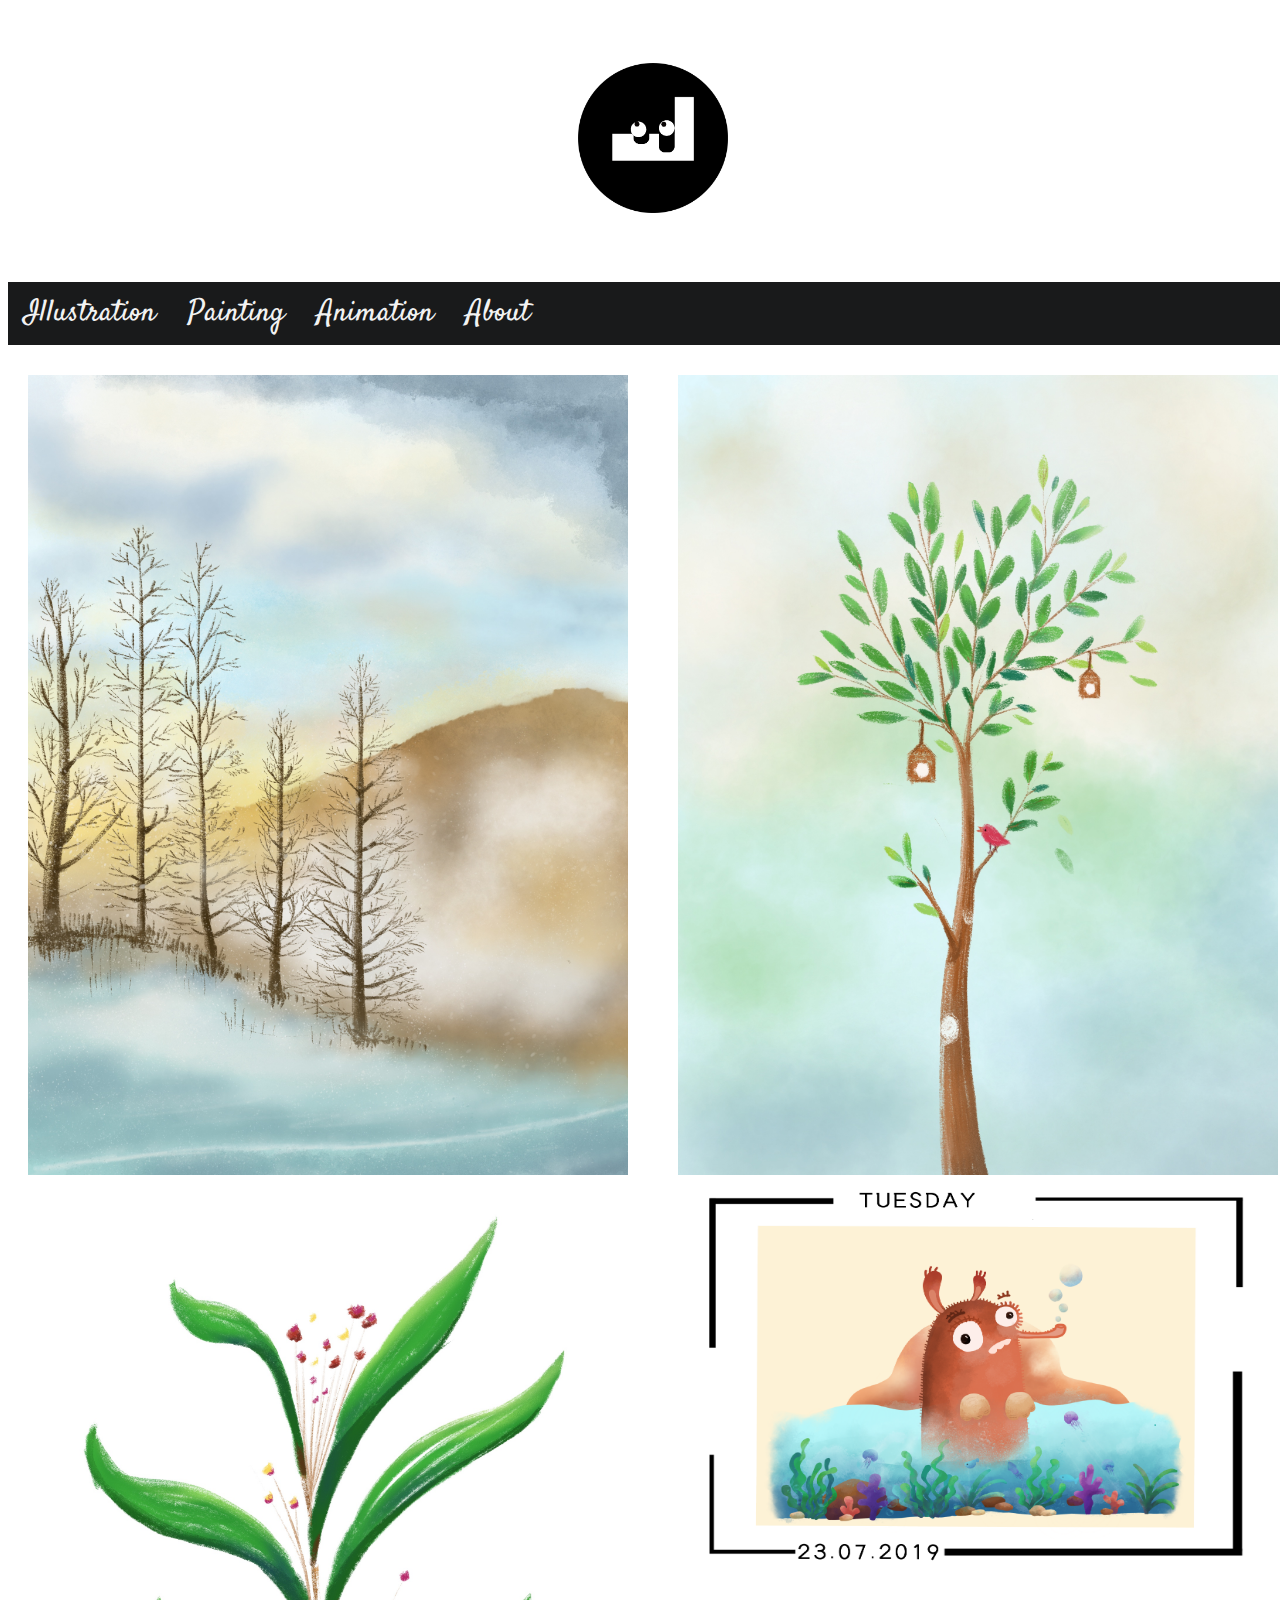
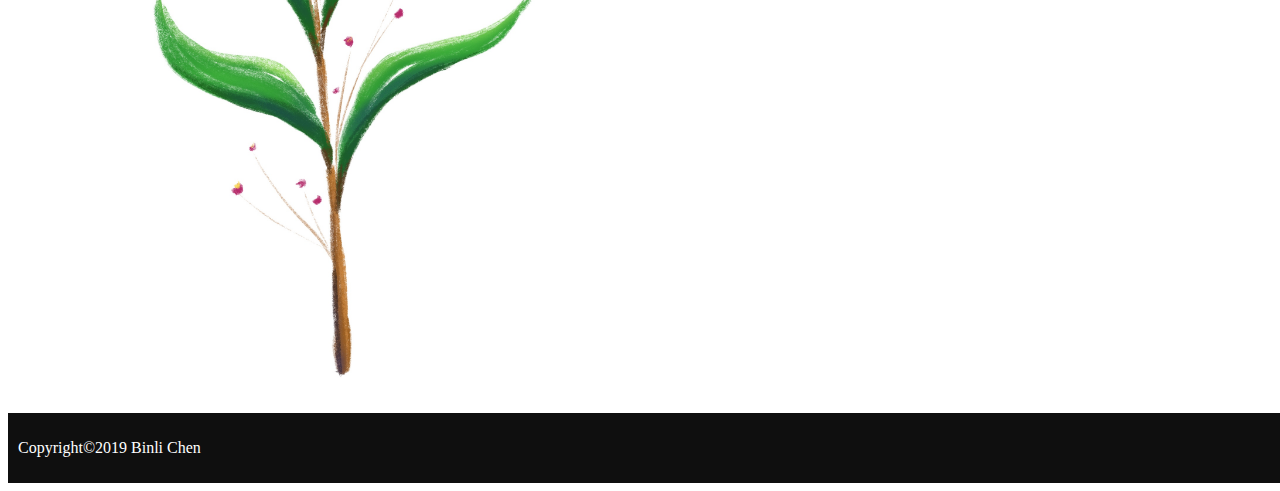
==== index.html @ 9ad14416 "Add content to page" ====
<!DOCTYPE html>
<html lang="en">
 <head>
  <meta charset="utf-8">
  <title>Assignment</title>
  <link href="style.css" rel="stylesheet">
 </head>

 <body>
<main>
        <div class="grid-container">
                <div class="header">
                         <a href="index.html"><img src="images/my_logo_1.png" alt="webside logo" width="150" height="150"></a>
                </div>
        
                <div class="topnav">       
                        <a href="index.html">Illustration</a>
                         <a href="painting.html">Painting</a>
                         <a href="animation.html">Animation</a>
                        <a href="about.html">About</a>
                </div>

        <div class="left">
            <a target="_blank" href="images/Artwork_6.jpg">
            <img src="images/Artwork_6.jpg" alt="Forest" width="600" height="800">
            </a>
            
            <a target="_blank" href="images/Artwork_2.jpg">
                <img src="images/Artwork_2.jpg" alt="Plant" width="600" height="800">
            </a>
         </div>

         <div class="right">
            <a target="_blank" href="images/Artwork_7.jpg">
                <img src="images/Artwork_7.jpg" alt="Tree" width="600" height="800">
             </a>
             
            <a target="_blank" href="images/23.07.png">
                    <img src="images/23.07.png" alt="Cute animal on the sea" width="600" height="400">
             </a>
        </div>
        
        <div class="footer">
                <p>Copyright&copy;2019 Binli Chen</p>
           </div> 
    </div>
</main>
 </body>
</html>
---- style.css ----
@import url("https://fonts.googleapis.com/css?family=Butterfly+Kids|Clicker+Script|Satisfy&display=swap");
 
.header{
    grid-area: header;
    background-color: #ffffff;      
    text-align: center;
    padding: 55px;
}

.topnav{
        grid-area: nav;
        overflow:hidden;
        background-color: #191a1b;
       
}
.topnav a{
        float:left;
        display:block;
        color:#f2f2f2;
        font-family: 'Satisfy', cursive;
        font-size: 30px;
        text-align: center;
        padding:10px 16px;
        text-decoration: none;
}



.topnav a:hover {
        background-color:#e7e9ec;
        color:black;
}


  .grid-container {
          display:grid;
          grid-gap: 10px;
          grid-template-areas: 
          'header header header header header header'
          'nav nav nav nav nav nav'
          'left left left right right right'
          'footer footer footer footer footer footer'
          
  }

  .left, .right{
          text-align: center;
          padding:20px;
          background-color:#ffffff;
       
  }
  .left{
          grid-area: left;
  }
  .right{
          grid-area: right;
  }

  h1 {
font-family: 'Clicker Script', cursive;
}
 

 .right p::first-letter{
          font-size:300%;
          font-family: 'Clicker Script', cursive;
  }


  .footer{
          grid-area: footer;
          background-color: #0f0f0f;
          padding: 10px;
          color:white;    
          text-align: left;
  }
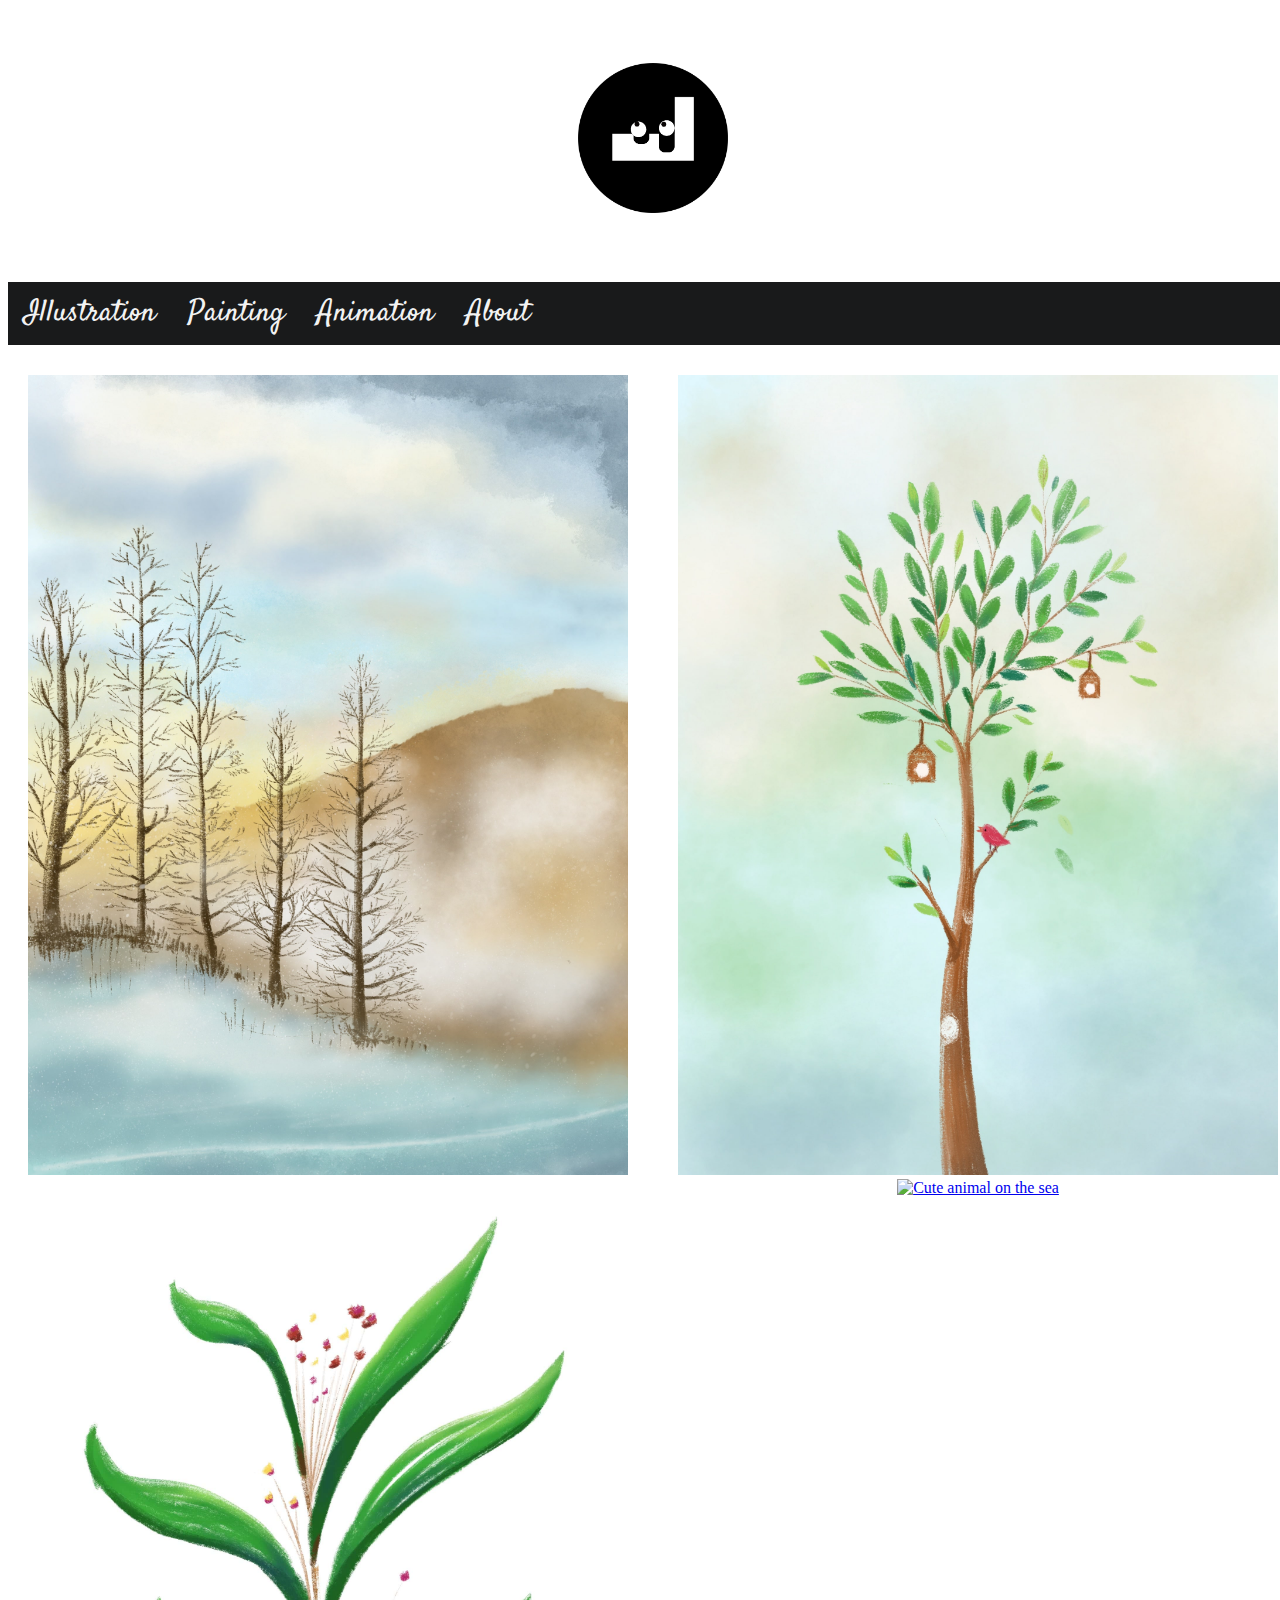
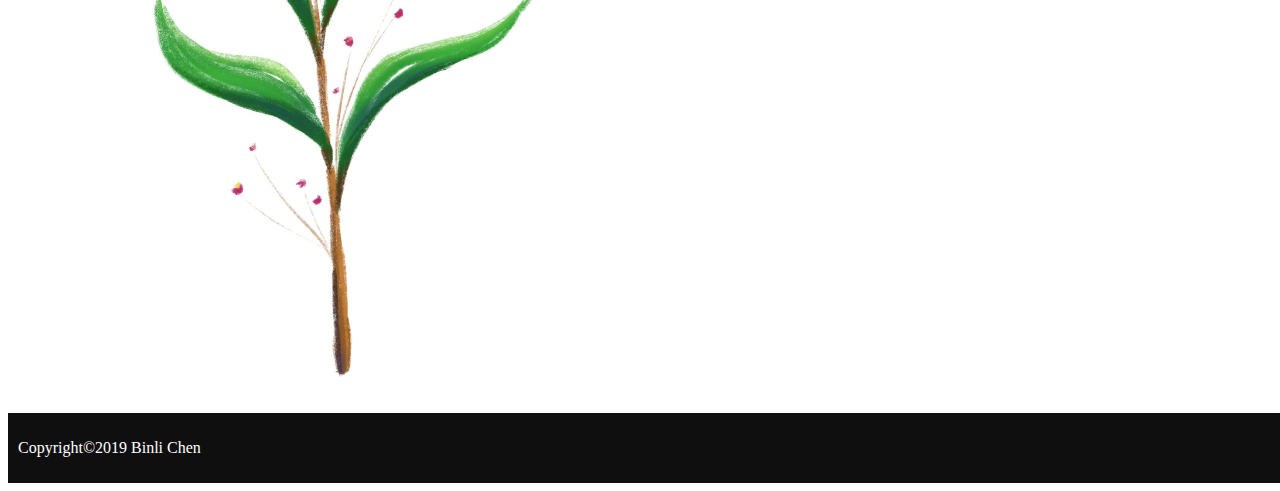
==== commit 073f9038: "rename logo image" ====
--- a/index.html
+++ b/index.html
@@ -2,7 +2,7 @@
 <html lang="en">
  <head>
   <meta charset="utf-8">
-  <title>Assignment</title>
+  <title>Illustration</title>
   <link href="style.css" rel="stylesheet">
  </head>
 
@@ -10,7 +10,7 @@
 <main>
         <div class="grid-container">
                 <div class="header">
-                         <a href="index.html"><img src="images/my_logo_1.png" alt="webside logo" width="150" height="150"></a>
+                         <a href="index.html"><img src="images/my logo1.png" alt="website logo" width="150" height="150"></a>
                 </div>
         
                 <div class="topnav">       
@@ -21,22 +21,22 @@
                 </div>
 
         <div class="left">
-            <a target="_blank" href="images/Artwork_6.jpg">
-            <img src="images/Artwork_6.jpg" alt="Forest" width="600" height="800">
+            <a target="_blank" href="images/illustration_forest.jpg">
+            <img src="images/illustration_forest.jpg" alt="Forest" width="600" height="800">
             </a>
             
-            <a target="_blank" href="images/Artwork_2.jpg">
-                <img src="images/Artwork_2.jpg" alt="Plant" width="600" height="800">
+            <a target="_blank" href="images/illustration_plant.jpg">
+                <img src="images/illustration_plant.jpg" alt="Plant" width="600" height="800">
             </a>
          </div>
 
          <div class="right">
-            <a target="_blank" href="images/Artwork_7.jpg">
-                <img src="images/Artwork_7.jpg" alt="Tree" width="600" height="800">
+            <a target="_blank" href="images/illustration_tree.jpg">
+                <img src="images/illustration_tree.jpg" alt="Tree" width="600" height="800">
              </a>
              
-            <a target="_blank" href="images/23.07.png">
-                    <img src="images/23.07.png" alt="Cute animal on the sea" width="600" height="400">
+            <a target="_blank" href="images/illustration_cute_animal_on_the_sea.png">
+                    <img src="images/illustration_cute_animal_on_the_sea.png" alt="Cute animal on the sea" width="600" height="400">
              </a>
         </div>
         
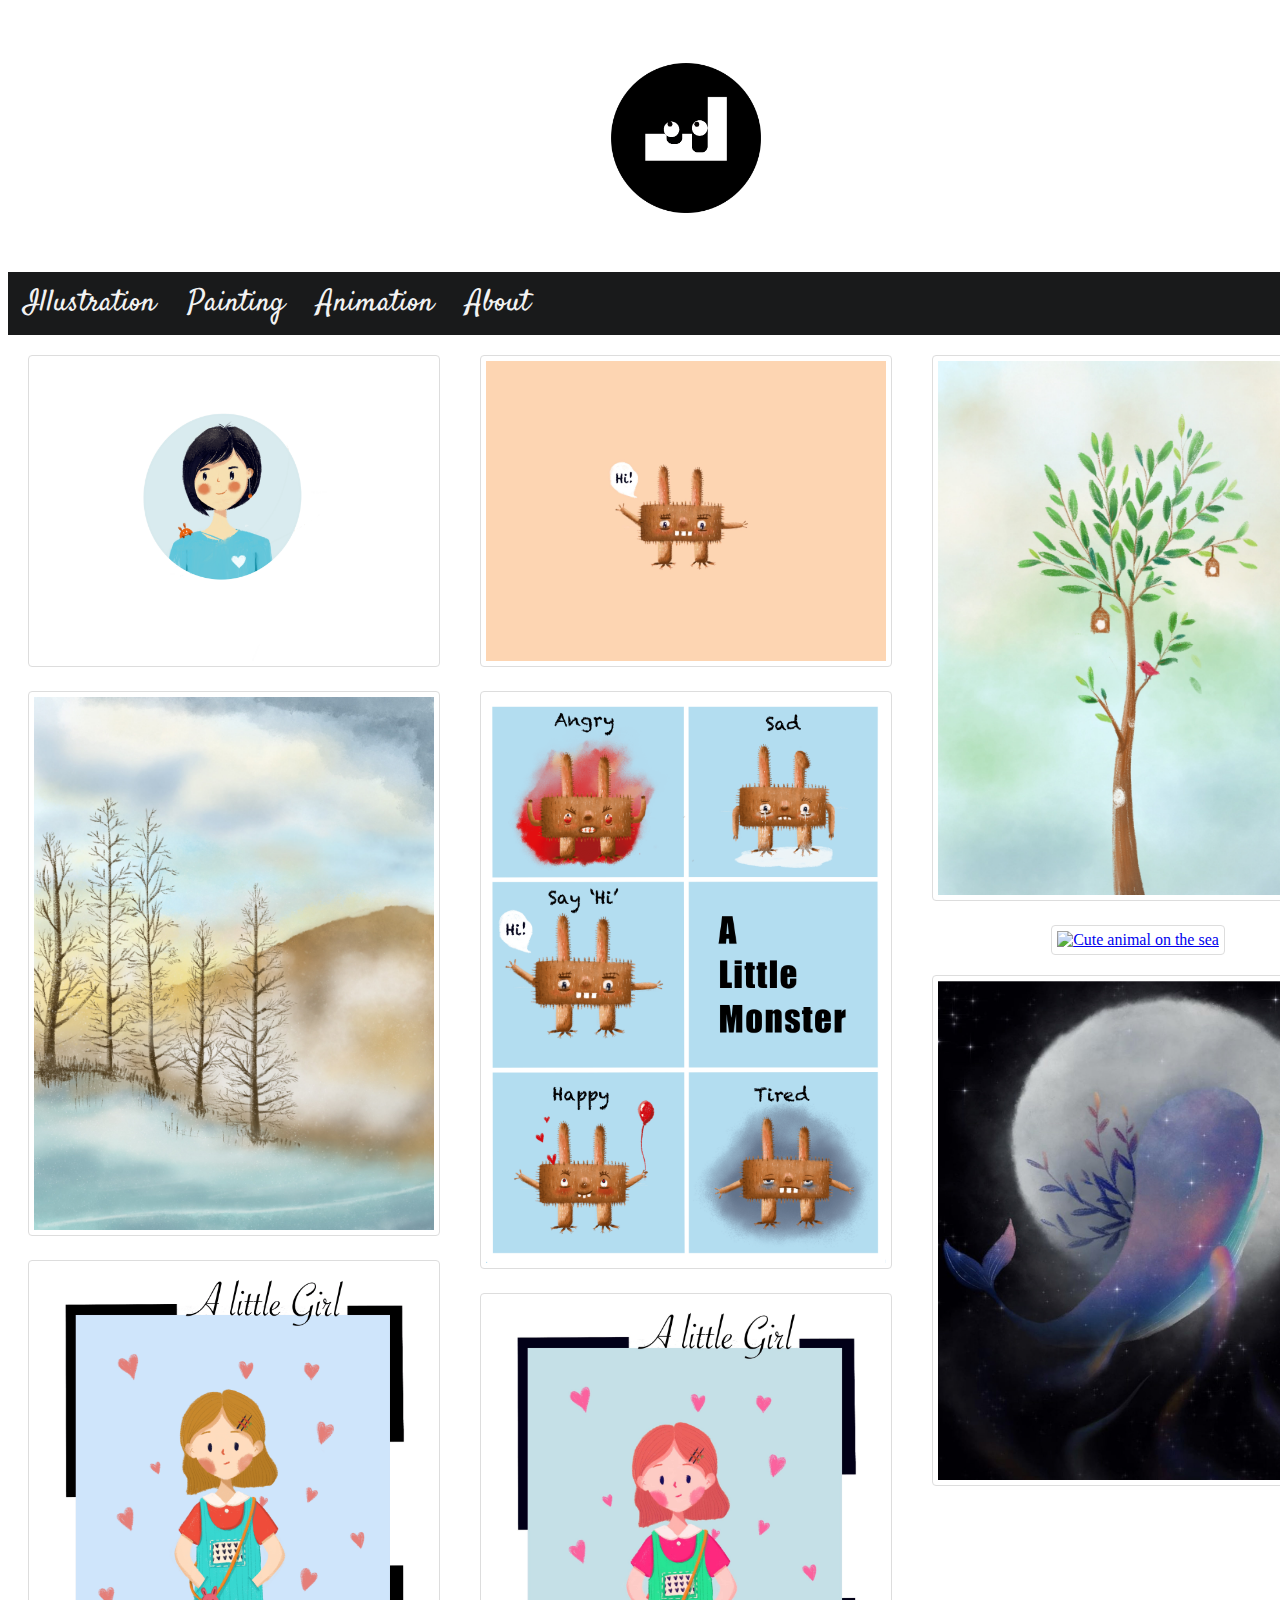
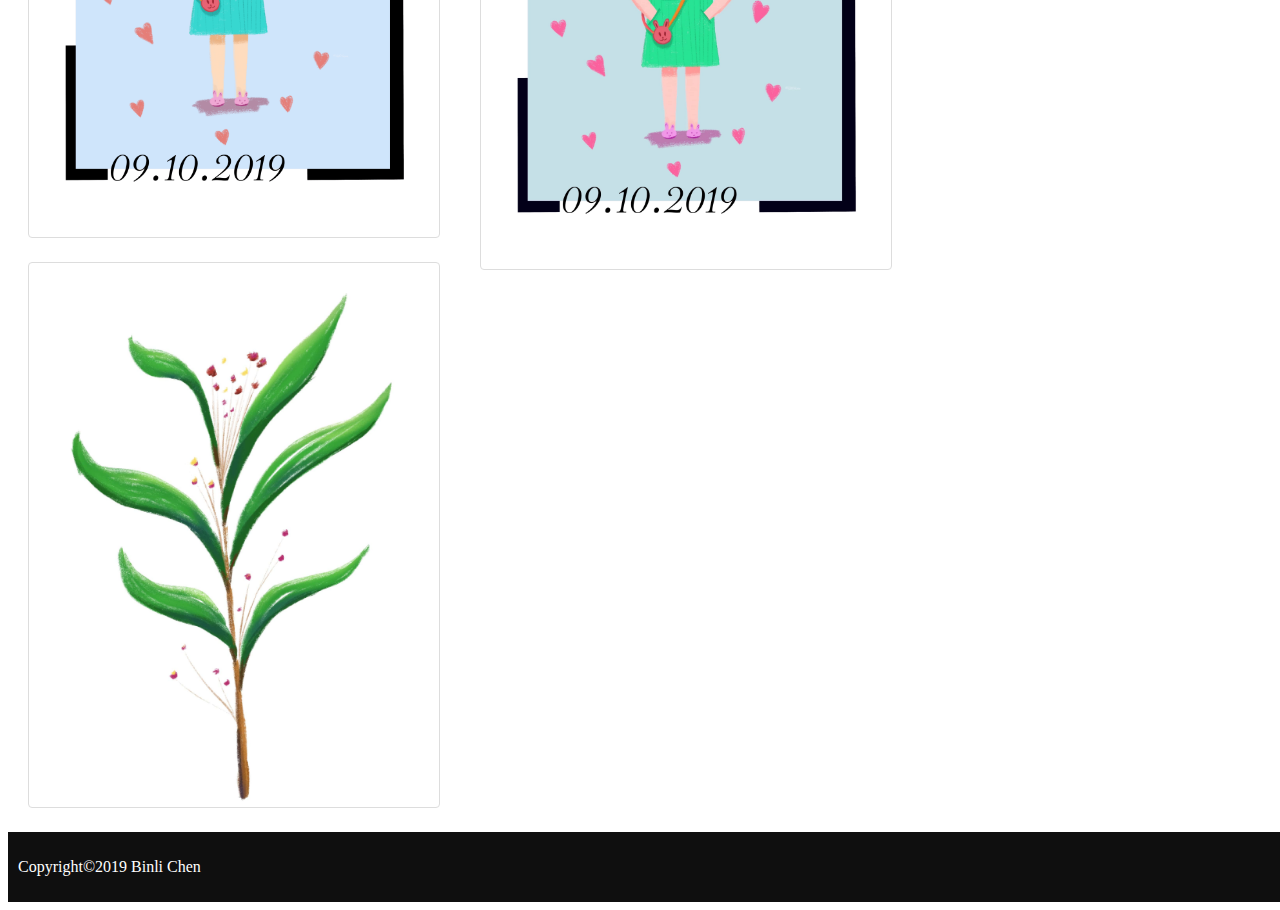
==== commit ac56cac8: "Update new artwork to illustration page" ====
--- a/index.html
+++ b/index.html
@@ -21,23 +21,43 @@
                 </div>
 
         <div class="left">
+            <a target="_blank" href="images/illustration_cartoon_girl_avatar.PNG">
+              <img src="images/illustration_cartoon_girl_avatar.PNG" alt="Cartoon girl avatar" width="300px">
+            </a>
             <a target="_blank" href="images/illustration_forest.jpg">
-            <img src="images/illustration_forest.jpg" alt="Forest" width="600" height="800">
+            <img src="images/illustration_forest.jpg" alt="Forest" width="300px" >
             </a>
-            
+            <a target="_blank" href="images/illustration_alittlegirl.PNG">
+            <img src="images/illustration_alittlegirl.PNG" alt="A little girl" width="300px">
+            </a>
             <a target="_blank" href="images/illustration_plant.jpg">
-                <img src="images/illustration_plant.jpg" alt="Plant" width="600" height="800">
+                <img src="images/illustration_plant.jpg" alt="Plant" width="300px" >
             </a>
+         </div>
+         
+         <div class="middle">
+             <a target="_blank" href="images/illustration_monstersayhi.JPG">
+             <img src="images/illustration_monstersayhi.JPG" alt="Monster say 'hi'" width="300px">
+             </a>
+             <a target="_blank" href="images/illustration_alittlemonster.PNG">
+             <img src ="images/illustration_alittlemonster.PNG" alt="A little monster's emotion" width="300px">
+             </a>
+             <a target="_blank" href="images/illustration_alittlegirl_different_hue.JPG">
+                <img src="images/illustration_alittlegirl_different_hue.JPG" alt="A little girl with different hue" width="300px">
+                </a> 
          </div>
 
          <div class="right">
             <a target="_blank" href="images/illustration_tree.jpg">
-                <img src="images/illustration_tree.jpg" alt="Tree" width="600" height="800">
+                <img src="images/illustration_tree.jpg" alt="Tree" width="300px" >
              </a>
              
             <a target="_blank" href="images/illustration_cute_animal_on_the_sea.png">
-                    <img src="images/illustration_cute_animal_on_the_sea.png" alt="Cute animal on the sea" width="600" height="400">
+                    <img src="images/illustration_cute_animal_on_the_sea.png" alt="Cute animal on the sea" width="300px" >
              </a>
+             <a target="_blank" href="images/illustration_whale.jpg">
+                <img src="images/illustration_whale.jpg" alt="Whale" width="300px" >
+         </a>
         </div>
         
         <div class="footer">
--- a/style.css
+++ b/style.css
@@ -34,20 +34,17 @@
 
   .grid-container {
           display:grid;
-          grid-gap: 10px;
           grid-template-areas: 
           'header header header header header header'
           'nav nav nav nav nav nav'
-          'left left left right right right'
-          'footer footer footer footer footer footer'
-          
+          'left left middle middle right right'
+          'footer footer footer footer footer footer' 
   }
 
-  .left, .right{
+  .left, .middle, .right{
           text-align: center;
-          padding:20px;
+          padding:10px;
           background-color:#ffffff;
-       
   }
   .left{
           grid-area: left;
@@ -55,6 +52,42 @@
   .right{
           grid-area: right;
   }
+
+  .left img {
+      border: 1px solid #ddd;
+      border-radius: 4px;
+      padding: 5px;
+      margin: 10px;
+      width: 400px;
+  }
+  
+  .left img:hover {
+       box-shadow:0 0 2px 1px rgba(0, 140, 186, 0.5);
+  }
+  
+  .middle img {
+        border: 1px solid #ddd;
+        border-radius: 4px;
+        padding: 5px;
+        margin: 10px;
+        width: 400px;
+    }
+    
+    .middle img:hover {
+         box-shadow:0 0 2px 1px rgba(0, 140, 186, 0.5);
+    }
+
+  .right img {
+        border: 1px solid #ddd;
+        border-radius: 4px;
+        padding: 5px;
+        width: 400px;
+        margin: 10px;
+    }
+    
+    .right img:hover {
+         box-shadow:0 0 2px 1px rgba(0, 140, 186, 0.5);
+    }
 
   h1 {
 font-family: 'Clicker Script', cursive;
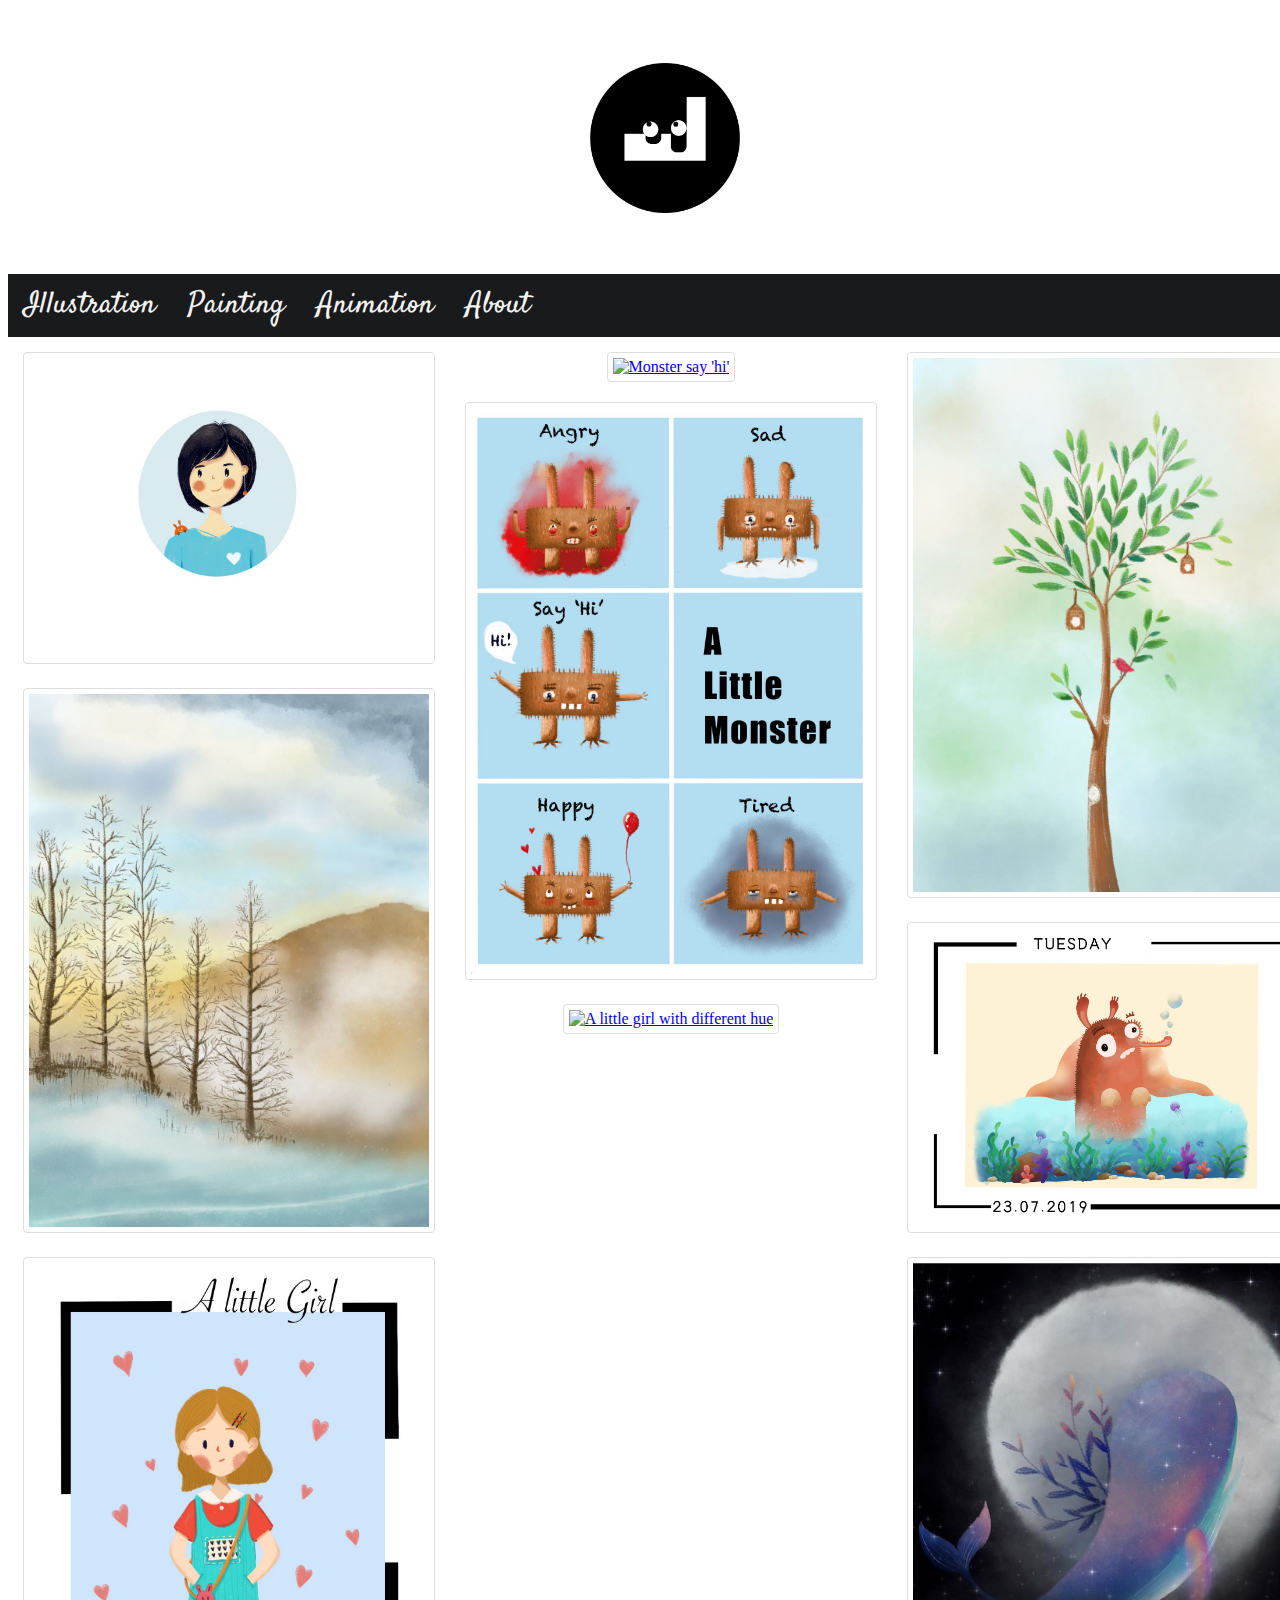
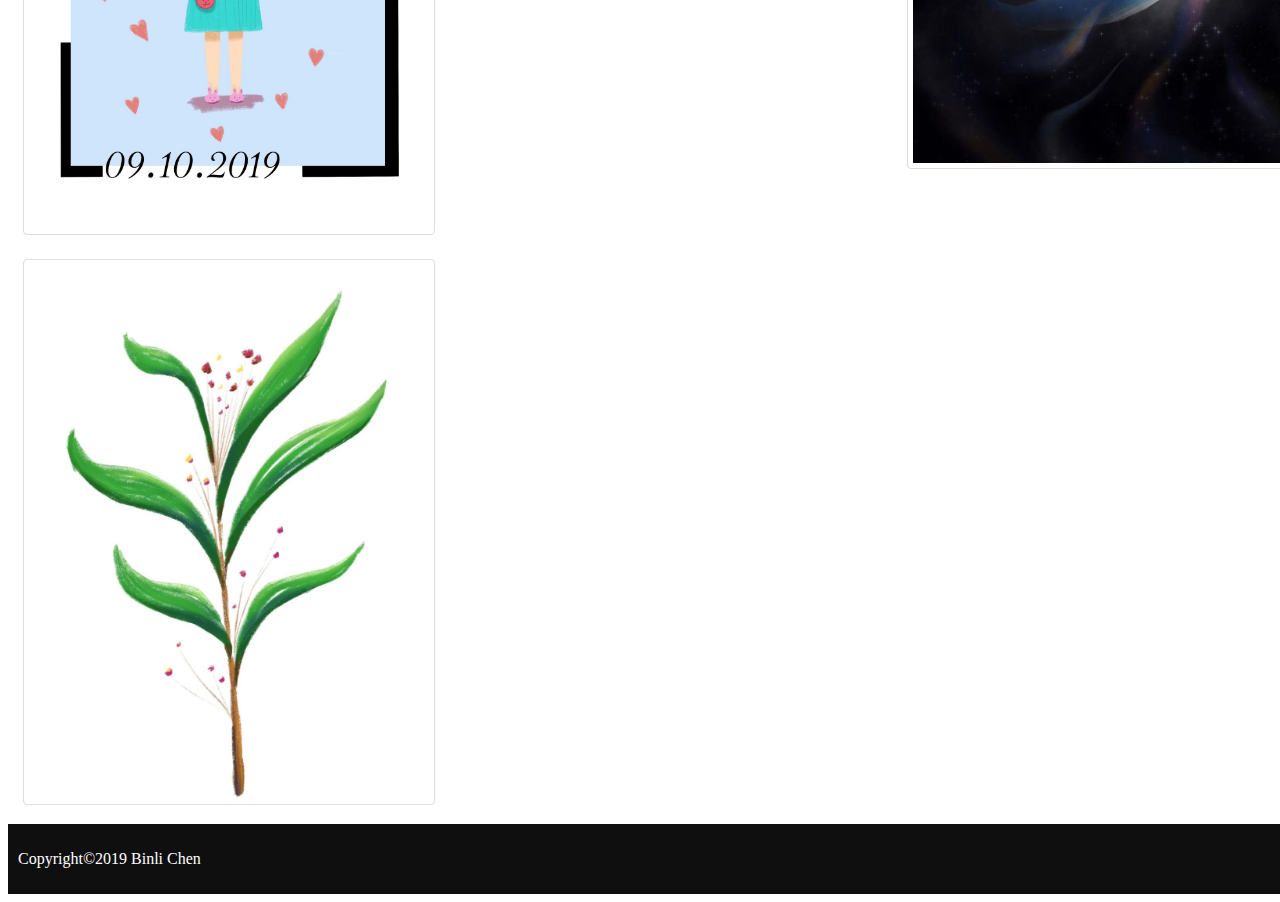
==== commit d24667c0: "correct the image" ====
--- a/index.html
+++ b/index.html
@@ -4,16 +4,21 @@
   <meta charset="utf-8">
   <title>Illustration</title>
   <link href="style.css" rel="stylesheet">
+  <script src="https://kit.fontawesome.com/0461a7b424.js" crossorigin="anonymous"></script>
  </head>
 
  <body>
 <main>
         <div class="grid-container">
                 <div class="header">
-                         <a href="index.html"><img src="images/my logo1.png" alt="website logo" width="150" height="150"></a>
-                </div>
-        
-                <div class="topnav">       
+                         <a href="index.html"><img src="images/my logo1.jpg" alt="website logo" width="150" height="150"></a>
+                
+                <a href="https://www.instagram.com/chenbinli113/" class="fab fa-instagram"></a>
+                <a href="https://www.behance.net/chenbinli181f0" class="fab fa-behance-square"></a>
+                <a href="https://www.youtube.com/channel/UCL9vKnuYF9IX46_9c3TxQ8g?view_as=subscriber" class="fab fa-youtube"></a>
+          </div>
+
+         <div class="topnav">       
                         <a href="index.html">Illustration</a>
                          <a href="painting.html">Painting</a>
                          <a href="animation.html">Animation</a>
@@ -21,14 +26,14 @@
                 </div>
 
         <div class="left">
-            <a target="_blank" href="images/illustration_cartoon_girl_avatar.PNG">
-              <img src="images/illustration_cartoon_girl_avatar.PNG" alt="Cartoon girl avatar" width="300px">
+            <a target="_blank" href="images/illustration_cartoon_girl_avatar.jpg">
+              <img src="images/illustration_cartoon_girl_avatar.jpg" alt="Cartoon girl avatar" width="300px">
             </a>
             <a target="_blank" href="images/illustration_forest.jpg">
             <img src="images/illustration_forest.jpg" alt="Forest" width="300px" >
             </a>
-            <a target="_blank" href="images/illustration_alittlegirl.PNG">
-            <img src="images/illustration_alittlegirl.PNG" alt="A little girl" width="300px">
+            <a target="_blank" href="images/illustration_alittlegirl.jpg">
+            <img src="images/illustration_alittlegirl.jpg" alt="A little girl" width="300px">
             </a>
             <a target="_blank" href="images/illustration_plant.jpg">
                 <img src="images/illustration_plant.jpg" alt="Plant" width="300px" >
@@ -36,14 +41,14 @@
          </div>
          
          <div class="middle">
-             <a target="_blank" href="images/illustration_monstersayhi.JPG">
-             <img src="images/illustration_monstersayhi.JPG" alt="Monster say 'hi'" width="300px">
+             <a target="_blank" href="images/illustration_monstersayhi.jpg">
+             <img src="images/illustration_monstersayhi.jpg" alt="Monster say 'hi'" width="300px">
              </a>
-             <a target="_blank" href="images/illustration_alittlemonster.PNG">
-             <img src ="images/illustration_alittlemonster.PNG" alt="A little monster's emotion" width="300px">
+             <a target="_blank" href="images/illustration_alittlemonster.jpg">
+             <img src ="images/illustration_alittlemonster.jpg" alt="A little monster's emotion" width="300px">
              </a>
-             <a target="_blank" href="images/illustration_alittlegirl_different_hue.JPG">
-                <img src="images/illustration_alittlegirl_different_hue.JPG" alt="A little girl with different hue" width="300px">
+             <a target="_blank" href="images/illustration_alittlegirl_different_hue.jpg">
+                <img src="images/illustration_alittlegirl_different_hue.jpg" alt="A little girl with different hue" width="300px">
                 </a> 
          </div>
 
@@ -52,8 +57,8 @@
                 <img src="images/illustration_tree.jpg" alt="Tree" width="300px" >
              </a>
              
-            <a target="_blank" href="images/illustration_cute_animal_on_the_sea.png">
-                    <img src="images/illustration_cute_animal_on_the_sea.png" alt="Cute animal on the sea" width="300px" >
+            <a target="_blank" href="images/illustration_cute_animal_on_the_sea.jpg">
+                    <img src="images/illustration_cute_animal_on_the_sea.jpg" alt="Cute animal on the sea" width="300px" >
              </a>
              <a target="_blank" href="images/illustration_whale.jpg">
                 <img src="images/illustration_whale.jpg" alt="Whale" width="300px" >
--- a/style.css
+++ b/style.css
@@ -2,11 +2,31 @@
  
 .header{
     grid-area: header;
-    background-color: #ffffff;      
-    text-align: center;
+    background-color: #ffffff; 
+    text-align: center;     
     padding: 55px;
 }
 
+.fab {
+        font-size: 25px;
+        margin: 5px 2px;
+      
+}
+.fab:hover{
+        opacity: 0.7;
+}
+.fa-instagram {
+         background: white;
+         color:black; 
+}
+.fa-behance-square {
+        background: white;
+        color:black; 
+}
+.fa-youtube {
+        background: white;
+        color:black; 
+}
 .topnav{
         grid-area: nav;
         overflow:hidden;
@@ -38,12 +58,13 @@
           'header header header header header header'
           'nav nav nav nav nav nav'
           'left left middle middle right right'
-          'footer footer footer footer footer footer' 
+          'footer footer footer footer footer footer';
   }
 
   .left, .middle, .right{
           text-align: center;
-          padding:10px;
+          float: left;
+          padding: 5px;
           background-color:#ffffff;
   }
   .left{
@@ -52,8 +73,11 @@
   .right{
           grid-area: right;
   }
+  .middle{
+          grid-area: middle;
+  }
 
-  .left img {
+  .left img{
       border: 1px solid #ddd;
       border-radius: 4px;
       padding: 5px;
@@ -90,7 +114,7 @@
     }
 
   h1 {
-font-family: 'Clicker Script', cursive;
+      font-family: 'Clicker Script', cursive;
 }
  
 
@@ -106,4 +130,25 @@
           padding: 10px;
           color:white;    
           text-align: left;
-  }+  }
+
+  @media only screen and (max-width: 768px) {
+        .grid-container{
+                grid-template-areas: 
+                   'header header header header header header'
+                   'nav nav nav nav nav nav '
+                   'left left left left left left'
+                   'middle middle middle middle middle middle'
+                   'right right right right right right'
+                   'footer footer footer footer footer footer';
+        }
+        .left img{
+                width : 100%;
+        }
+        .middle img{
+                width: 100%;
+        }
+        .right img{
+                width: 100%;
+        }
+      } 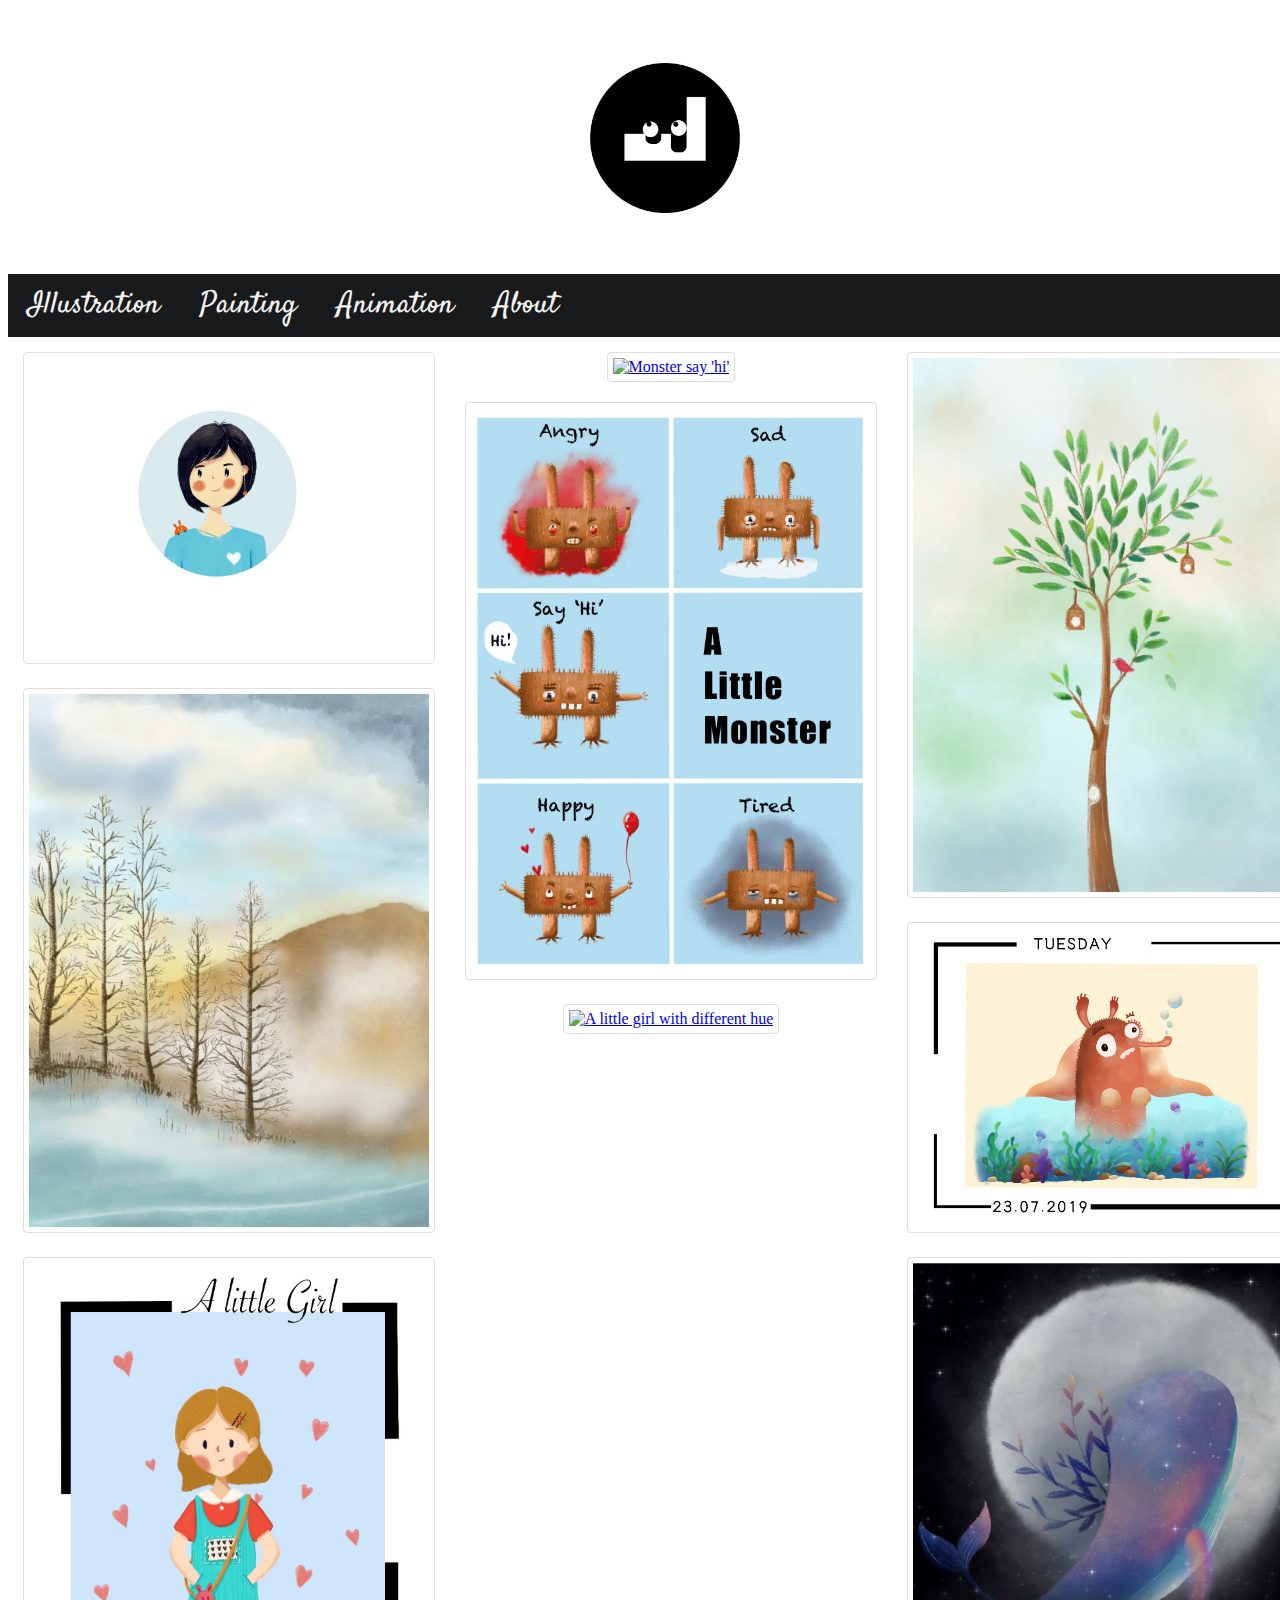
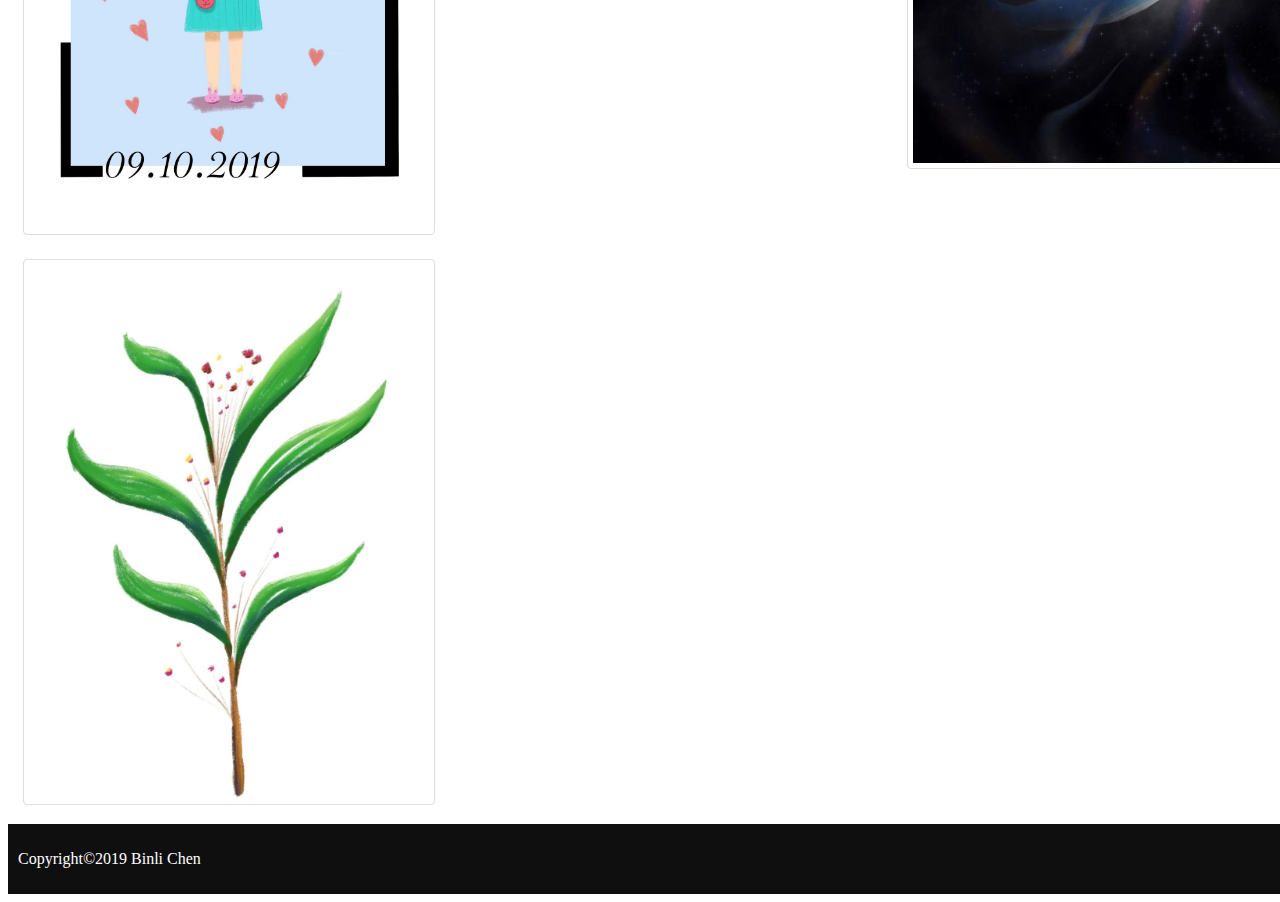
==== commit 6d8b0d26: "Correct the viweport code" ====
--- a/index.html
+++ b/index.html
@@ -2,6 +2,7 @@
 <html lang="en">
  <head>
   <meta charset="utf-8">
+  <meta name="viewport" content="width=device-width, initial-scale=1">
   <title>Illustration</title>
   <link href="style.css" rel="stylesheet">
   <script src="https://kit.fontawesome.com/0461a7b424.js" crossorigin="anonymous"></script>
@@ -27,41 +28,41 @@
 
         <div class="left">
             <a target="_blank" href="images/illustration_cartoon_girl_avatar.jpg">
-              <img src="images/illustration_cartoon_girl_avatar.jpg" alt="Cartoon girl avatar" width="300px">
+              <img src="images/illustration_cartoon_girl_avatar.jpg" alt="Cartoon girl avatar" width="400px">
             </a>
             <a target="_blank" href="images/illustration_forest.jpg">
-            <img src="images/illustration_forest.jpg" alt="Forest" width="300px" >
+            <img src="images/illustration_forest.jpg" alt="Forest" width="400px" >
             </a>
             <a target="_blank" href="images/illustration_alittlegirl.jpg">
-            <img src="images/illustration_alittlegirl.jpg" alt="A little girl" width="300px">
+            <img src="images/illustration_alittlegirl.jpg" alt="A little girl" width="400px">
             </a>
             <a target="_blank" href="images/illustration_plant.jpg">
-                <img src="images/illustration_plant.jpg" alt="Plant" width="300px" >
+                <img src="images/illustration_plant.jpg" alt="Plant" width="400px" >
             </a>
          </div>
          
          <div class="middle">
              <a target="_blank" href="images/illustration_monstersayhi.jpg">
-             <img src="images/illustration_monstersayhi.jpg" alt="Monster say 'hi'" width="300px">
+             <img src="images/illustration_monstersayhi.jpg" alt="Monster say 'hi'" width="400px">
              </a>
              <a target="_blank" href="images/illustration_alittlemonster.jpg">
-             <img src ="images/illustration_alittlemonster.jpg" alt="A little monster's emotion" width="300px">
+             <img src ="images/illustration_alittlemonster.jpg" alt="A little monster's emotion" width="400px">
              </a>
              <a target="_blank" href="images/illustration_alittlegirl_different_hue.jpg">
-                <img src="images/illustration_alittlegirl_different_hue.jpg" alt="A little girl with different hue" width="300px">
+                <img src="images/illustration_alittlegirl_different_hue.jpg" alt="A little girl with different hue" width="400px">
                 </a> 
          </div>
 
          <div class="right">
             <a target="_blank" href="images/illustration_tree.jpg">
-                <img src="images/illustration_tree.jpg" alt="Tree" width="300px" >
+                <img src="images/illustration_tree.jpg" alt="Tree" width="400px" >
              </a>
              
             <a target="_blank" href="images/illustration_cute_animal_on_the_sea.jpg">
-                    <img src="images/illustration_cute_animal_on_the_sea.jpg" alt="Cute animal on the sea" width="300px" >
+                    <img src="images/illustration_cute_animal_on_the_sea.jpg" alt="Cute animal on the sea" width="400px" >
              </a>
              <a target="_blank" href="images/illustration_whale.jpg">
-                <img src="images/illustration_whale.jpg" alt="Whale" width="300px" >
+                <img src="images/illustration_whale.jpg" alt="Whale" width="400px" >
          </a>
         </div>
         
--- a/style.css
+++ b/style.css
@@ -31,7 +31,7 @@
         grid-area: nav;
         overflow:hidden;
         background-color: #191a1b;
-       
+        padding: 10 30px;
 }
 .topnav a{
         float:left;
@@ -40,7 +40,7 @@
         font-family: 'Satisfy', cursive;
         font-size: 30px;
         text-align: center;
-        padding:10px 16px;
+        padding:10px 20px;
         text-decoration: none;
 }
 
@@ -82,7 +82,7 @@
       border-radius: 4px;
       padding: 5px;
       margin: 10px;
-      width: 400px;
+  
   }
   
   .left img:hover {
@@ -94,7 +94,7 @@
         border-radius: 4px;
         padding: 5px;
         margin: 10px;
-        width: 400px;
+      
     }
     
     .middle img:hover {
@@ -105,7 +105,6 @@
         border: 1px solid #ddd;
         border-radius: 4px;
         padding: 5px;
-        width: 400px;
         margin: 10px;
     }
     
@@ -132,7 +131,45 @@
           text-align: left;
   }
 
-  @media only screen and (max-width: 768px) {
+  @media only screen and (max-width: 991px) {
+        .topnav a{
+                padding: 10 180px;
+        }
+        
+        .left img{
+                width: 600px;
+            }
+        .right img{
+                width: 600px;
+        }
+        .middle img{
+                width: 600px;
+        }
+
+        .footer{
+                padding: 0 180px;
+        }
+  }
+
+  @media only screen and (max-width: 767px) {
+        .topnav a {
+                padding: 10 15px;
+        }
+        .left img{
+                width: 400px;
+            }
+        .right img{
+                width: 400px;
+        }
+        .middle img{
+                width: 400px;
+        }
+        .footer{
+                padding: 0 15px;
+        }
+  }
+
+  @media only screen and (max-width: 479px) {
         .grid-container{
                 grid-template-areas: 
                    'header header header header header header'
@@ -141,6 +178,10 @@
                    'middle middle middle middle middle middle'
                    'right right right right right right'
                    'footer footer footer footer footer footer';
+        }
+        .topnav a{
+                font-size: 20px;
+                padding:10px;
         }
         .left img{
                 width : 100%;
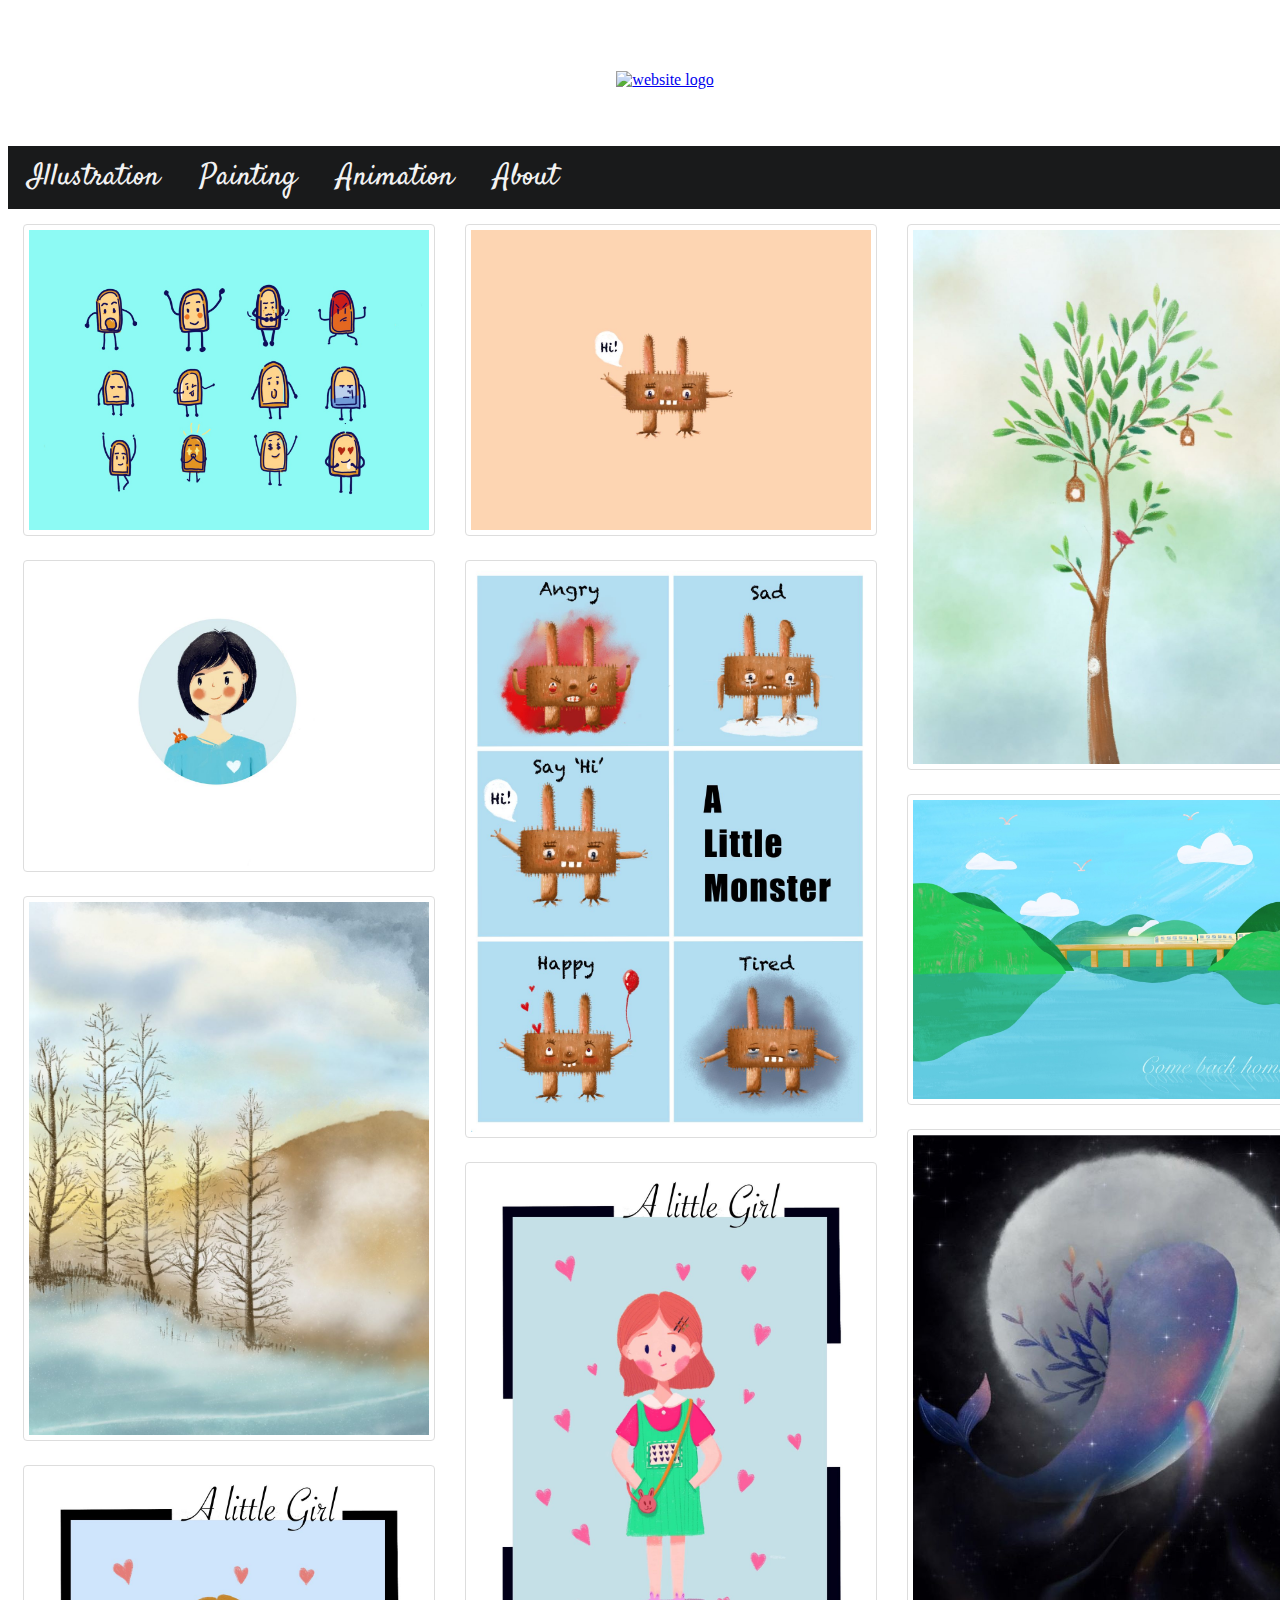
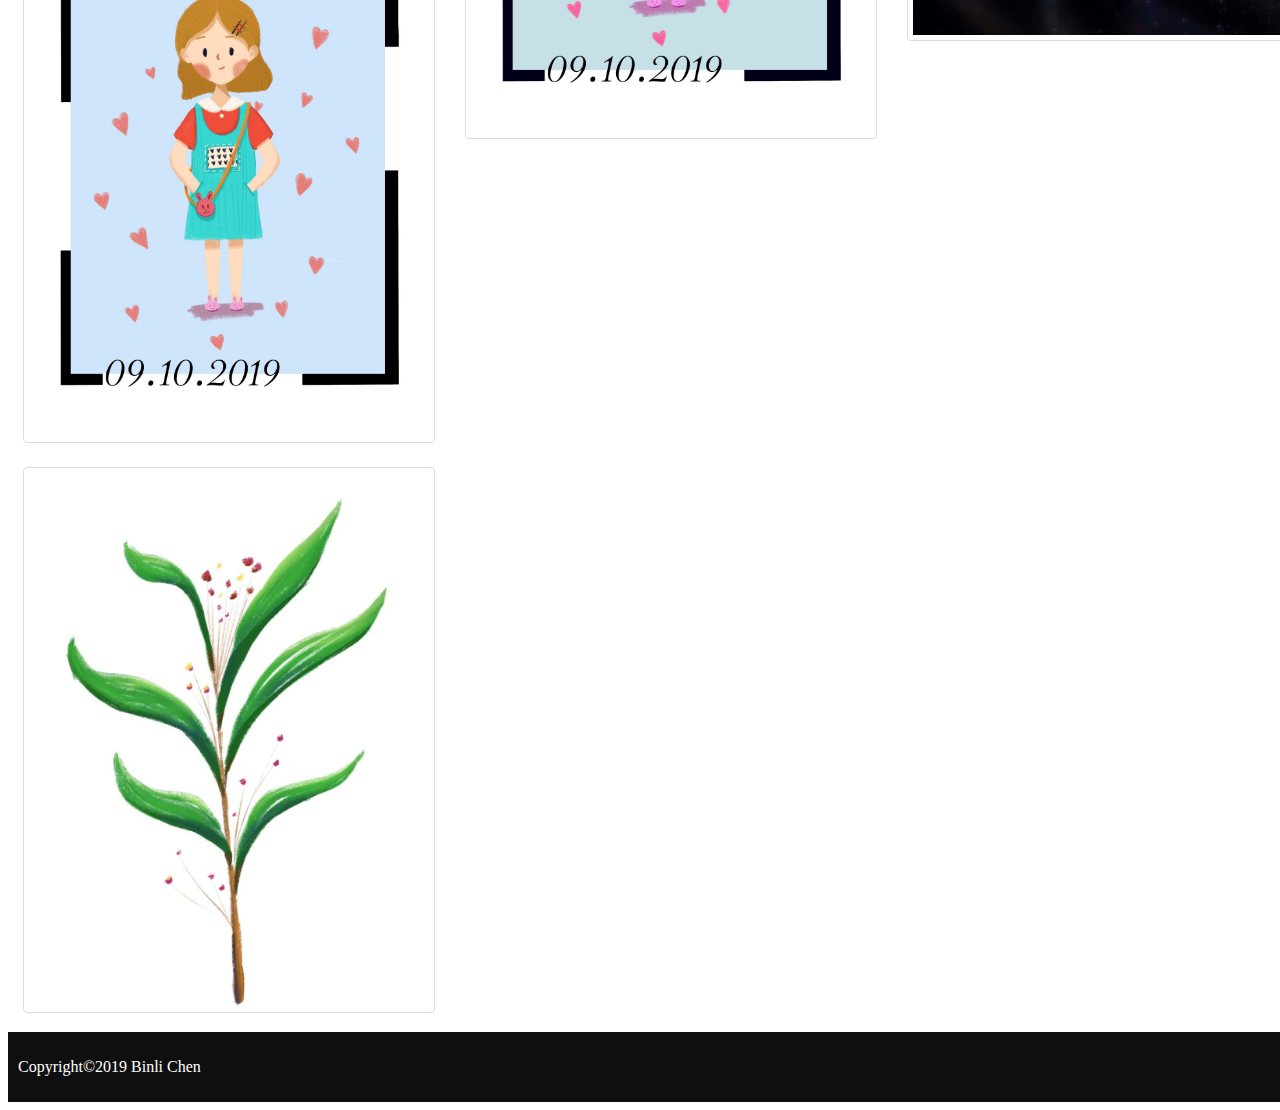
==== commit 7364b34b: "Upload new artworks" ====
--- a/index.html
+++ b/index.html
@@ -12,7 +12,9 @@
 <main>
         <div class="grid-container">
                 <div class="header">
-                         <a href="index.html"><img src="images/my logo1.jpg" alt="website logo" width="150" height="150"></a>
+                         <a href="index.html">
+                             <img src="images/mylogo1.jpg" alt="website logo" width="150" height="150">
+                        </a>
                 
                 <a href="https://www.instagram.com/chenbinli113/" class="fab fa-instagram"></a>
                 <a href="https://www.behance.net/chenbinli181f0" class="fab fa-behance-square"></a>
@@ -27,42 +29,45 @@
                 </div>
 
         <div class="left">
+                <a target="_blank" href="images/illustration_bread_emotions.jpg">
+                    <img src="images/illustration_bread_emotions.jpg" alt="Bread emotion" >
+                  </a>
             <a target="_blank" href="images/illustration_cartoon_girl_avatar.jpg">
-              <img src="images/illustration_cartoon_girl_avatar.jpg" alt="Cartoon girl avatar" width="400px">
+              <img src="images/illustration_cartoon_girl_avatar.jpg" alt="Cartoon girl avatar" >
             </a>
             <a target="_blank" href="images/illustration_forest.jpg">
-            <img src="images/illustration_forest.jpg" alt="Forest" width="400px" >
+            <img src="images/illustration_forest.jpg" alt="Forest"  >
             </a>
             <a target="_blank" href="images/illustration_alittlegirl.jpg">
-            <img src="images/illustration_alittlegirl.jpg" alt="A little girl" width="400px">
+            <img src="images/illustration_alittlegirl.jpg" alt="A little girl" >
             </a>
             <a target="_blank" href="images/illustration_plant.jpg">
-                <img src="images/illustration_plant.jpg" alt="Plant" width="400px" >
+                <img src="images/illustration_plant.jpg" alt="Plant"  >
             </a>
          </div>
          
          <div class="middle">
              <a target="_blank" href="images/illustration_monstersayhi.jpg">
-             <img src="images/illustration_monstersayhi.jpg" alt="Monster say 'hi'" width="400px">
+             <img src="images/illustration_monstersayhi.jpg" alt="Monster say 'hi'" >
              </a>
              <a target="_blank" href="images/illustration_alittlemonster.jpg">
-             <img src ="images/illustration_alittlemonster.jpg" alt="A little monster's emotion" width="400px">
+             <img src ="images/illustration_alittlemonster.jpg" alt="A little monster's emotion" >
              </a>
              <a target="_blank" href="images/illustration_alittlegirl_different_hue.jpg">
-                <img src="images/illustration_alittlegirl_different_hue.jpg" alt="A little girl with different hue" width="400px">
+                <img src="images/illustration_alittlegirl_different_hue.jpg" alt="A little girl with different hue" >
                 </a> 
          </div>
 
          <div class="right">
             <a target="_blank" href="images/illustration_tree.jpg">
-                <img src="images/illustration_tree.jpg" alt="Tree" width="400px" >
+                <img src="images/illustration_tree.jpg" alt="Tree"  >
              </a>
              
-            <a target="_blank" href="images/illustration_cute_animal_on_the_sea.jpg">
-                    <img src="images/illustration_cute_animal_on_the_sea.jpg" alt="Cute animal on the sea" width="400px" >
+            <a target="_blank" href="images/illustration_ontheway.jpg">
+                    <img src="images/illustration_ontheway.jpg" alt="On the way"  >
              </a>
              <a target="_blank" href="images/illustration_whale.jpg">
-                <img src="images/illustration_whale.jpg" alt="Whale" width="400px" >
+                <img src="images/illustration_whale.jpg" alt="Whale" >
          </a>
         </div>
         
--- a/style.css
+++ b/style.css
@@ -80,6 +80,7 @@
   .left img{
       border: 1px solid #ddd;
       border-radius: 4px;
+      width: 400px;
       padding: 5px;
       margin: 10px;
   
@@ -92,6 +93,7 @@
   .middle img {
         border: 1px solid #ddd;
         border-radius: 4px;
+        width: 400px;
         padding: 5px;
         margin: 10px;
       
@@ -104,6 +106,7 @@
   .right img {
         border: 1px solid #ddd;
         border-radius: 4px;
+        width: 400px;
         padding: 5px;
         margin: 10px;
     }
@@ -122,6 +125,26 @@
           font-family: 'Clicker Script', cursive;
   }
 
+  .left iframe{
+        width: 560px;
+        height: 400px;
+        border: 0; 
+        padding: 10PX;
+  }
+
+  .middle iframe{
+        width: 560px;
+        height: 400px;
+        border: 0; 
+        padding: 10PX;
+  }
+
+  .right iframe{
+        width: 560px;
+        height:400px;
+        border: 0; 
+        padding: 10PX;
+  }
 
   .footer{
           grid-area: footer;
@@ -131,7 +154,7 @@
           text-align: left;
   }
 
-  @media only screen and (max-width: 991px) {
+  @media screen and (max-width: 991px) {
         .topnav a{
                 padding: 10 180px;
         }
@@ -151,7 +174,7 @@
         }
   }
 
-  @media only screen and (max-width: 767px) {
+  @media screen and (max-width: 767px) {
         .topnav a {
                 padding: 10 15px;
         }
@@ -169,7 +192,7 @@
         }
   }
 
-  @media only screen and (max-width: 479px) {
+  @media screen and (max-width: 479px) {
         .grid-container{
                 grid-template-areas: 
                    'header header header header header header'
@@ -192,4 +215,16 @@
         .right img{
                 width: 100%;
         }
+        .left iframe{
+                width:100%;
+                 padding:10PX 0;
+        }
+        .middle iframe{
+                width:100%;
+                padding:10PX 0;
+        }
+        .right iframe{
+                width:100%;
+                padding:10PX 0;
+        }
       } 